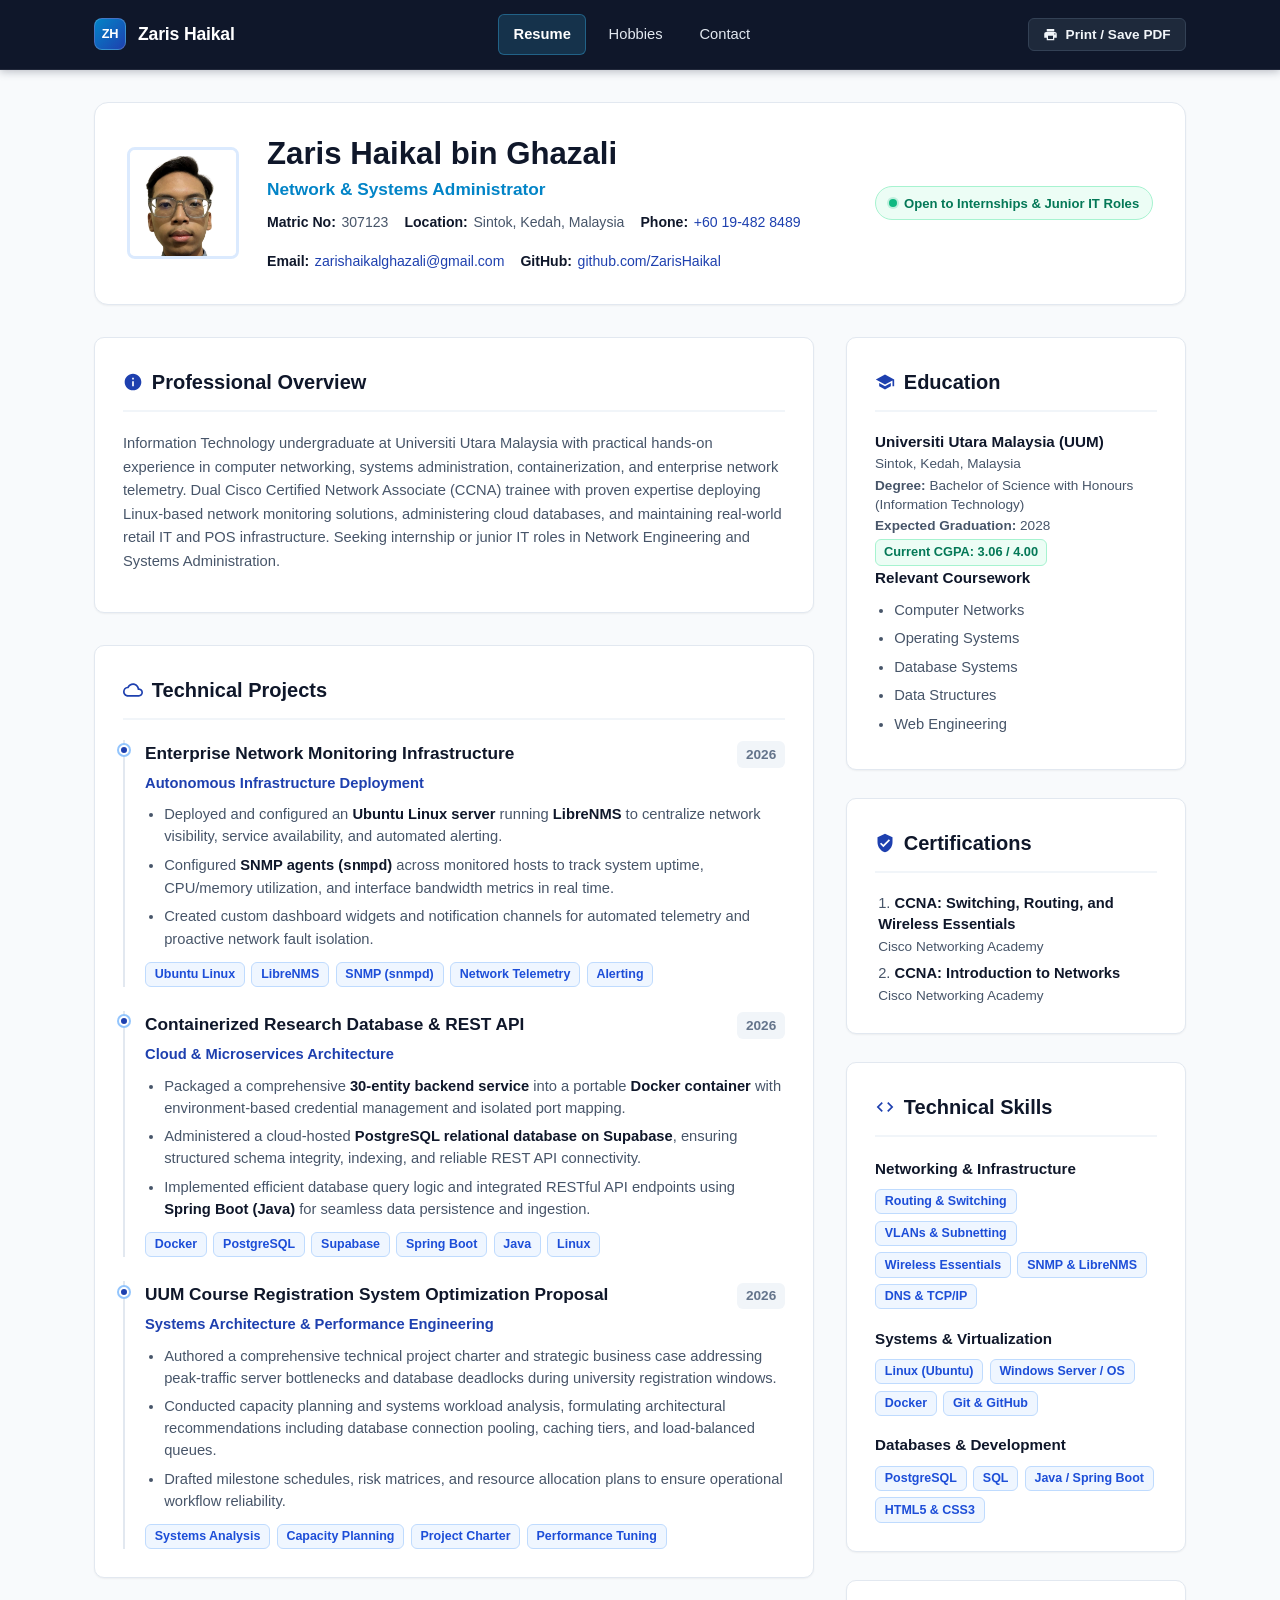
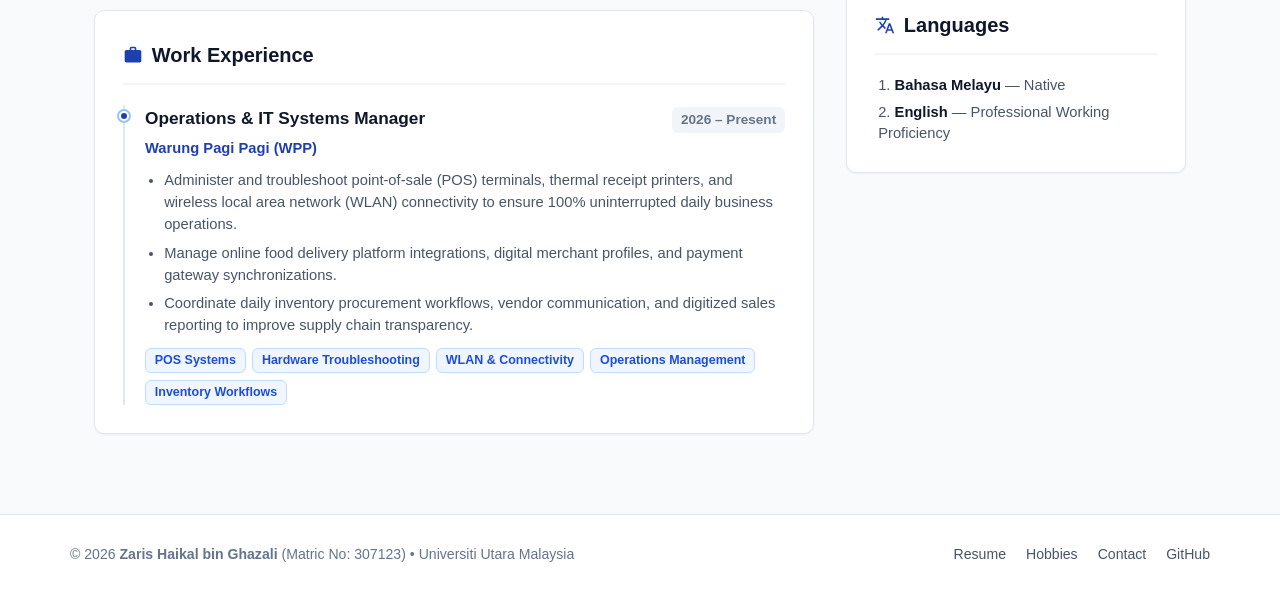
==== index.html @ 97672d94 "resume site" ====
<!DOCTYPE html>
<html lang="en" xmlns:C="http://www.w3.org/1999/xhtml">
<head>
  <meta charset="UTF-8">
  <meta name="viewport" content="width=device-width, initial-scale=1.0">
  <meta name="description" content="Resume of Zaris Haikal bin Ghazali - Network & Systems Administrator candidate and IT undergraduate at Universiti Utara Malaysia (UUM).">
  <meta name="author" content="Zaris Haikal bin Ghazali">
  <title>Zaris Haikal bin Ghazali | Network & Systems Administrator Resume</title>
  <link rel="stylesheet" href="style.css">
</head>
<body>

  <!-- Sticky Top Navigation Bar -->
  <nav class="site-nav" aria-label="Main Navigation">
    <div class="nav-container">
      <div class="nav-top-row">
        <a href="index.html" class="nav-brand">
          <span class="nav-brand-badge" aria-hidden="true">ZH</span>
          <span>Zaris Haikal</span>
        </a>
      </div>
      <ul class="nav-links">
        <li><a href="index.html" class="nav-link active" aria-current="page">Resume</a></li>
        <li><a href="hobbies.html" class="nav-link">Hobbies</a></li>
        <li><a href="contact.html" class="nav-link">Contact</a></li>
      </ul>
      <div class="nav-actions">
        <button type="button" class="btn-print" onclick="window.print()" title="Print or save this resume as PDF" aria-label="Print or Save PDF">
          <svg viewBox="0 0 24 24" aria-hidden="true" focusable="false">
            <path d="M19 8H5c-1.66 0-3 1.34-3 3v6h4v4h12v-4h4v-6c0-1.66-1.34-3-3-3zm-3 11H8v-5h8v5zm3-7c-.55 0-1-.45-1-1s.45-1 1-1 1 .45 1 1-.45 1-1 1zm-1-9H6v4h12V3z"/>
          </svg>
          <span>Print / Save PDF</span>
        </button>
      </div>
    </div>
  </nav>

  <div class="page-container">

    <!-- Header Banner Card -->
    <header class="profile-banner">
      <div class="profile-main">
        <div class="avatar-wrapper">
          <img src="profile.jpg" alt="Zaris Haikal bin Ghazali" class="profile-avatar">
        </div>

        <div class="profile-intro">
          <h1>Zaris Haikal bin Ghazali</h1>
          <div class="target-role">Network &amp; Systems Administrator</div>
          <ul class="profile-meta-list">
            <li class="profile-meta-item">
              <strong>Matric No:</strong> 307123
            </li>
            <li class="profile-meta-item">
              <strong>Location:</strong> Sintok, Kedah, Malaysia
            </li>
            <li class="profile-meta-item">
              <strong>Phone:</strong> <a href="tel:+60194828489">+60 19-482 8489</a>
            </li>
            <li class="profile-meta-item">
              <strong>Email:</strong> <a href="mailto:zarishaikalghazali@gmail.com">zarishaikalghazali@gmail.com</a>
            </li>
            <li class="profile-meta-item">
              <strong>GitHub:</strong> <a href="https://github.com/ZarisHaikal" target="_blank" rel="noopener noreferrer">github.com/ZarisHaikal</a>
            </li>
          </ul>
        </div>
      </div>

      <div class="profile-banner-actions">
        <span class="status-badge">
          <span class="status-dot"></span>
          Open to Internships &amp; Junior IT Roles
        </span>
      </div>
    </header>

    <!-- Two-Column Grid Layout: Main Content (Left) & Sidebar (Right) -->
    <div class="resume-grid">

      <!-- Left Column: Main Resume Content -->
      <main class="resume-main">

        <!-- Professional Summary Section -->
        <section class="card" aria-labelledby="summary-heading">
          <h2 id="summary-heading" class="card-title">
            <svg class="card-title-icon" viewBox="0 0 24 24" fill="currentColor" aria-hidden="true">
              <path d="M12 2C6.48 2 2 6.48 2 12s4.48 10 10 10 10-4.48 10-10S17.52 2 12 2zm1 15h-2v-6h2v6zm0-8h-2V7h2v2z"/>
            </svg>
            Professional Overview
          </h2>
          <p class="timeline-description">
            Information Technology undergraduate at Universiti Utara Malaysia with practical hands-on experience in computer networking, systems administration, containerization, and enterprise network telemetry. Dual Cisco Certified Network Associate (CCNA) trainee with proven expertise deploying Linux-based network monitoring solutions, administering cloud databases, and maintaining real-world retail IT and POS infrastructure. Seeking internship or junior IT roles in Network Engineering and Systems Administration.
          </p>
        </section>

        <!-- Technical Projects Section -->
        <section class="card" aria-labelledby="projects-heading">
          <h2 id="projects-heading" class="card-title">
            <svg class="card-title-icon" viewBox="0 0 24 24" fill="currentColor" aria-hidden="true">
              <path d="M19.35 10.04C18.67 6.59 15.64 4 12 4 9.11 4 6.6 5.64 5.35 8.04 2.34 8.36 0 10.91 0 14c0 3.31 2.69 6 6 6h13c2.76 0 5-2.24 5-5 0-2.64-2.05-4.78-4.65-4.96zM19 18H6c-2.21 0-4-1.79-4-4 0-2.05 1.53-3.76 3.56-3.97l1.07-.11.5-.95C8.08 7.14 9.94 6 12 6c2.62 0 4.88 1.86 5.39 4.43l.3 1.5 1.53.11c1.56.1 2.78 1.41 2.78 2.96 0 1.65-1.35 3-3 3z"/>
            </svg>
            Technical Projects
          </h2>

          <div class="timeline-list">

            <!-- Project 1 -->
            <article class="timeline-item">
              <div class="timeline-header">
                <h3 class="timeline-title">Enterprise Network Monitoring Infrastructure</h3>
                <span class="timeline-date">2026</span>
              </div>
              <div class="timeline-org">Autonomous Infrastructure Deployment</div>
              <ul class="timeline-bullets">
                <li>Deployed and configured an <strong>Ubuntu Linux server</strong> running <strong>LibreNMS</strong> to centralize network visibility, service availability, and automated alerting.</li>
                <li>Configured <strong>SNMP agents (<code>snmpd</code>)</strong> across monitored hosts to track system uptime, CPU/memory utilization, and interface bandwidth metrics in real time.</li>
                <li>Created custom dashboard widgets and notification channels for automated telemetry and proactive network fault isolation.</li>
              </ul>
              <div class="tag-group">
                <span class="tag">Ubuntu Linux</span>
                <span class="tag">LibreNMS</span>
                <span class="tag">SNMP (snmpd)</span>
                <span class="tag">Network Telemetry</span>
                <span class="tag">Alerting</span>
              </div>
            </article>

            <!-- Project 2 -->
            <article class="timeline-item">
              <div class="timeline-header">
                <h3 class="timeline-title">Containerized Research Database &amp; REST API</h3>
                <span class="timeline-date">2026</span>
              </div>
              <div class="timeline-org">Cloud &amp; Microservices Architecture</div>
              <ul class="timeline-bullets">
                <li>Packaged a comprehensive <strong>30-entity backend service</strong> into a portable <strong>Docker container</strong> with environment-based credential management and isolated port mapping.</li>
                <li>Administered a cloud-hosted <strong>PostgreSQL relational database on Supabase</strong>, ensuring structured schema integrity, indexing, and reliable REST API connectivity.</li>
                <li>Implemented efficient database query logic and integrated RESTful API endpoints using <strong>Spring Boot (Java)</strong> for seamless data persistence and ingestion.</li>
              </ul>
              <div class="tag-group">
                <span class="tag">Docker</span>
                <span class="tag">PostgreSQL</span>
                <span class="tag">Supabase</span>
                <span class="tag">Spring Boot</span>
                <span class="tag">Java</span>
                <span class="tag">Linux</span>
              </div>
            </article>

            <!-- Project 3 -->
            <article class="timeline-item">
              <div class="timeline-header">
                <h3 class="timeline-title">UUM Course Registration System Optimization Proposal</h3>
                <span class="timeline-date">2026</span>
              </div>
              <div class="timeline-org">Systems Architecture &amp; Performance Engineering</div>
              <ul class="timeline-bullets">
                <li>Authored a comprehensive technical project charter and strategic business case addressing peak-traffic server bottlenecks and database deadlocks during university registration windows.</li>
                <li>Conducted capacity planning and systems workload analysis, formulating architectural recommendations including database connection pooling, caching tiers, and load-balanced queues.</li>
                <li>Drafted milestone schedules, risk matrices, and resource allocation plans to ensure operational workflow reliability.</li>
              </ul>
              <div class="tag-group">
                <span class="tag">Systems Analysis</span>
                <span class="tag">Capacity Planning</span>
                <span class="tag">Project Charter</span>
                <span class="tag">Performance Tuning</span>
              </div>
            </article>

          </div>
        </section>

        <!-- Work Experience Section -->
        <section class="card" aria-labelledby="experience-heading">
          <h2 id="experience-heading" class="card-title">
            <svg class="card-title-icon" viewBox="0 0 24 24" fill="currentColor" aria-hidden="true">
              <path d="M20 6h-4V4c0-1.11-.89-2-2-2h-4c-1.11 0-2 .89-2 2v2H4c-1.11 0-1.99.89-1.99 2L2 19c0 1.11.89 2 2 2h16c1.11 0 2-.89 2-2V8c0-1.11-.89-2-2-2zm-6 0h-4V4h4v2z"/>
            </svg>
            Work Experience
          </h2>

          <div class="timeline-list">
            <article class="timeline-item">
              <div class="timeline-header">
                <h3 class="timeline-title">Operations &amp; IT Systems Manager</h3>
                <span class="timeline-date">2026 – Present</span>
              </div>
              <div class="timeline-org">Warung Pagi Pagi (WPP)</div>
              <ul class="timeline-bullets">
                <li>Administer and troubleshoot point-of-sale (POS) terminals, thermal receipt printers, and wireless local area network (WLAN) connectivity to ensure 100% uninterrupted daily business operations.</li>
                <li>Manage online food delivery platform integrations, digital merchant profiles, and payment gateway synchronizations.</li>
                <li>Coordinate daily inventory procurement workflows, vendor communication, and digitized sales reporting to improve supply chain transparency.</li>
              </ul>
              <div class="tag-group">
                <span class="tag">POS Systems</span>
                <span class="tag">Hardware Troubleshooting</span>
                <span class="tag">WLAN &amp; Connectivity</span>
                <span class="tag">Operations Management</span>
                <span class="tag">Inventory Workflows</span>
              </div>
            </article>
          </div>
        </section>

      </main>

      <!-- Right Column: Sidebar (Education, Certifications, Skills, Languages) -->
      <aside class="resume-sidebar" aria-label="Candidate Credentials and Skills">

        <!-- Education Card -->
        <section class="card" aria-labelledby="education-heading">
          <h2 id="education-heading" class="card-title">
            <svg class="card-title-icon" viewBox="0 0 24 24" fill="currentColor" aria-hidden="true">
              <path d="M5 13.18v4L12 21l7-3.82v-4L12 17l-7-3.82zM12 3L1 9l11 6 9-4.91V17h2V9L12 3z"/>
            </svg>
            Education
          </h2>
          <ul class="sidebar-list">
            <li>
              <div class="sidebar-item-header">Universiti Utara Malaysia (UUM)</div>
              <div class="sidebar-item-sub">Sintok, Kedah, Malaysia</div>
              <div class="sidebar-item-sub"><strong>Degree:</strong> Bachelor of Science with Honours (Information Technology)</div>
              <div class="sidebar-item-sub"><strong>Expected Graduation:</strong> 2028</div>
              <div><span class="sidebar-meta-tag">Current CGPA: 3.06 / 4.00</span></div>
            </li>
          </ul>

          <h3 class="card-subtitle">Relevant Coursework</h3>
          <ul class="timeline-bullets" style="margin-bottom: 0;">
            <li>Computer Networks</li>
            <li>Operating Systems</li>
            <li>Database Systems</li>
            <li>Data Structures</li>
            <li>Web Engineering</li>
          </ul>
        </section>

        <!-- Certifications Card -->
        <section class="card" aria-labelledby="certifications-heading">
          <h2 id="certifications-heading" class="card-title">
            <svg class="card-title-icon" viewBox="0 0 24 24" fill="currentColor" aria-hidden="true">
              <path d="M12 1L3 5v6c0 5.55 3.84 10.74 9 12 5.16-1.26 9-6.45 9-12V5l-9-4zm-2 16l-4-4 1.41-1.41L10 14.17l6.59-6.59L18 9l-8 8z"/>
            </svg>
            Certifications
          </h2>
          <ol class="styled-ol">
            <li>
              <strong>CCNA: Switching, Routing, and Wireless Essentials</strong>
              <div class="sidebar-item-sub">Cisco Networking Academy</div>
            </li>
            <li>
              <strong>CCNA: Introduction to Networks</strong>
              <div class="sidebar-item-sub">Cisco Networking Academy</div>
            </li>
          </ol>
        </section>

        <!-- Technical Skills Card -->
        <section class="card" aria-labelledby="skills-heading">
          <h2 id="skills-heading" class="card-title">
            <svg class="card-title-icon" viewBox="0 0 24 24" fill="currentColor" aria-hidden="true">
              <path d="M9.4 16.6L4.8 12l4.6-4.6L8 6l-6 6 6 6 1.4-1.4zm5.2 0l4.6-4.6-4.6-4.6L16 6l6 6-6 6-1.4-1.4z"/>
            </svg>
            Technical Skills
          </h2>

          <h3 class="card-subtitle">Networking &amp; Infrastructure</h3>
          <div class="tag-group">
            <span class="tag">Routing &amp; Switching</span>
            <span class="tag">VLANs &amp; Subnetting</span>
            <span class="tag">Wireless Essentials</span>
            <span class="tag">SNMP &amp; LibreNMS</span>
            <span class="tag">DNS &amp; TCP/IP</span>
          </div>

          <h3 class="card-subtitle">Systems &amp; Virtualization</h3>
          <div class="tag-group">
            <span class="tag">Linux (Ubuntu)</span>
            <span class="tag">Windows Server / OS</span>
            <span class="tag">Docker</span>
            <span class="tag">Git &amp; GitHub</span>
          </div>

          <h3 class="card-subtitle">Databases &amp; Development</h3>
          <div class="tag-group">
            <span class="tag">PostgreSQL</span>
            <span class="tag">SQL</span>
            <span class="tag">Java / Spring Boot</span>
            <span class="tag">HTML5 &amp; CSS3</span>
          </div>
        </section>

        <!-- Languages Card -->
        <section class="card" aria-labelledby="languages-heading">
          <h2 id="languages-heading" class="card-title">
            <svg class="card-title-icon" viewBox="0 0 24 24" fill="currentColor" aria-hidden="true">
              <path d="M12.87 15.07l-2.54-2.51.03-.03c1.74-1.94 2.98-4.17 3.71-6.53H17V4h-7V2H8v2H1v1.99h11.17C11.5 7.92 10.44 9.75 9 11.35 8.07 10.32 7.3 9.19 6.69 8h-2c.73 1.63 1.73 3.17 2.98 4.56l-5.09 5.02L4 19l5-5 3.11 3.11.76-2.04zM18.5 10h-2L12 22h2l1.12-3h4.75L21 22h2l-4.5-12zm-2.62 7l1.62-4.33L19.12 17h-3.24z"/>
            </svg>
            Languages
          </h2>
          <ol class="styled-ol">
            <li>
              <strong>Bahasa Melayu</strong> &mdash; Native
            </li>
            <li>
              <strong>English</strong> &mdash; Professional Working Proficiency
            </li>
          </ol>
        </section>

      </aside>

    </div>

  </div>

  <!-- Shared Footer -->
  <footer class="site-footer">
    <div class="footer-container">
      <div>
        &copy; 2026 <strong>Zaris Haikal bin Ghazali</strong> (Matric No: 307123) &bull; Universiti Utara Malaysia
      </div>
      <ul class="footer-links">
        <li><a href="index.html">Resume</a></li>
        <li><a href="hobbies.html">Hobbies</a></li>
        <li><a href="contact.html">Contact</a></li>
        <li><a href="https://github.com/ZarisHaikal" target="_blank" rel="noopener noreferrer">GitHub</a></li>
      </ul>
    </div>
  </footer>

</body>
</html>
---- style.css ----
/* ==========================================================================
   Shared Responsive Stylesheet - Zaris Haikal bin Ghazali Portfolio Resume
   ========================================================================== */

:root {
  --font-family: -apple-system, BlinkMacSystemFont, "Segoe UI", Roboto, "Helvetica Neue", Arial, sans-serif;
  --bg-color: #f8fafc;
  --card-bg: #ffffff;
  --nav-bg: #0f172a;
  --nav-text: #e2e8f0;
  --nav-active: #38bdf8;
  --primary: #1e40af;
  --primary-hover: #1d4ed8;
  --primary-soft: #dbeafe;
  --accent: #0284c7;
  --text-main: #0f172a;
  --text-muted: #475569;
  --text-subtle: #64748b;
  --border-color: #e2e8f0;
  --border-focus: #3b82f6;
  --tag-bg: #eff6ff;
  --tag-border: #bfdbfe;
  --tag-text: #1d4ed8;
  --shadow-sm: 0 1px 2px 0 rgba(0, 0, 0, 0.05);
  --shadow-md: 0 4px 6px -1px rgba(0, 0, 0, 0.07), 0 2px 4px -2px rgba(0, 0, 0, 0.05);
  --shadow-lg: 0 10px 15px -3px rgba(0, 0, 0, 0.08), 0 4px 6px -4px rgba(0, 0, 0, 0.04);
  --radius-sm: 6px;
  --radius-md: 10px;
  --radius-lg: 14px;
  --radius-full: 9999px;
  --max-width: 1140px;
}

*, *::before, *::after {
  box-sizing: border-box;
  margin: 0;
  padding: 0;
}

html {
  font-size: 16px;
  scroll-behavior: smooth;
}

body {
  font-family: var(--font-family);
  background-color: var(--bg-color);
  color: var(--text-main);
  line-height: 1.6;
  -webkit-font-smoothing: antialiased;
  min-height: 100vh;
  display: flex;
  flex-direction: column;
}

/* ==========================================================================
   Sticky Navigation Bar
   ========================================================================== */
.site-nav {
  position: sticky;
  top: 0;
  z-index: 1000;
  background-color: var(--nav-bg);
  box-shadow: 0 2px 8px rgba(15, 23, 42, 0.25);
  border-bottom: 1px solid rgba(255, 255, 255, 0.08);
}

.nav-container {
  max-width: var(--max-width);
  margin: 0 auto;
  padding: 0.85rem 1.5rem;
  display: flex;
  align-items: center;
  justify-content: space-between;
  gap: 1rem;
}

.nav-brand {
  display: flex;
  align-items: center;
  gap: 0.75rem;
  text-decoration: none;
  color: #ffffff;
  font-weight: 700;
  font-size: 1.1rem;
  letter-spacing: -0.01em;
}

.nav-brand:hover {
  color: var(--nav-active);
}

.nav-brand-badge {
  display: inline-flex;
  align-items: center;
  justify-content: center;
  width: 32px;
  height: 32px;
  background: linear-gradient(135deg, #0284c7 0%, #1e40af 100%);
  color: #ffffff;
  font-size: 0.8rem;
  font-weight: 800;
  border-radius: 8px;
  border: 1px solid rgba(255, 255, 255, 0.2);
}

.nav-links {
  display: flex;
  align-items: center;
  list-style: none;
  gap: 0.5rem;
}

.nav-link {
  display: inline-block;
  padding: 0.5rem 0.9rem;
  color: var(--nav-text);
  text-decoration: none;
  font-size: 0.92rem;
  font-weight: 500;
  border-radius: var(--radius-sm);
  transition: all 0.2s ease;
}

.nav-link:hover {
  color: #ffffff;
  background-color: rgba(255, 255, 255, 0.08);
}

.nav-link.active {
  color: #ffffff;
  background-color: rgba(56, 189, 248, 0.16);
  border: 1px solid rgba(56, 189, 248, 0.35);
  font-weight: 600;
}

.nav-actions {
  display: flex;
  align-items: center;
  gap: 0.75rem;
}

.btn-print {
  display: inline-flex;
  align-items: center;
  gap: 0.45rem;
  background: #1e293b;
  color: #f1f5f9;
  border: 1px solid #334155;
  padding: 0.48rem 0.9rem;
  border-radius: var(--radius-sm);
  font-size: 0.85rem;
  font-weight: 600;
  cursor: pointer;
  transition: all 0.2s ease;
}

.btn-print:hover {
  background: #334155;
  border-color: #64748b;
  color: #ffffff;
}

.btn-print svg {
  width: 15px;
  height: 15px;
  fill: currentColor;
}

/* ==========================================================================
   Main Layout & Container
   ========================================================================== */
.page-container {
  max-width: var(--max-width);
  margin: 2rem auto;
  padding: 0 1.5rem;
  width: 100%;
  flex: 1;
}

/* Header Banner Card */
.profile-banner {
  background: var(--card-bg);
  border: 1px solid var(--border-color);
  border-radius: var(--radius-lg);
  padding: 2rem;
  margin-bottom: 2rem;
  box-shadow: var(--shadow-sm);
  display: flex;
  align-items: center;
  justify-content: space-between;
  gap: 2rem;
}

.profile-main {
  display: flex;
  align-items: center;
  gap: 1.75rem;
}

.avatar-wrapper {
  flex-shrink: 0;
  width: 112px;
  height: 112px;
}

.avatar-svg, .avatar-img {
  width: 100%;
  height: 100%;
  border-radius: 50%;
  box-shadow: var(--shadow-md);
  display: block;
}

.avatar-img {
  object-fit: cover;
  border: 3px solid #ffffff;
  box-shadow: 0 0 0 2px var(--border-color);
}

.profile-avatar {
  width: 112px;
  height: 112px;
  border-radius: 8px;
  object-fit: cover;
  object-position: center 15%;
  flex-shrink: 0;
  border: 3px solid var(--primary-soft);
}

.profile-intro h1 {
  font-size: 1.95rem;
  font-weight: 800;
  color: var(--text-main);
  line-height: 1.2;
  margin-bottom: 0.25rem;
}

.profile-intro .target-role {
  font-size: 1.08rem;
  font-weight: 600;
  color: var(--accent);
  margin-bottom: 0.45rem;
}

.profile-meta-list {
  display: flex;
  flex-wrap: wrap;
  gap: 1rem;
  list-style: none;
  font-size: 0.88rem;
  color: var(--text-muted);
}

.profile-meta-item {
  display: inline-flex;
  align-items: center;
  gap: 0.35rem;
}

.profile-meta-item strong {
  color: var(--text-main);
}

.profile-meta-item a {
  color: var(--primary);
  text-decoration: none;
  font-weight: 500;
}

.profile-meta-item a:hover {
  text-decoration: underline;
}

.profile-banner-actions {
  display: flex;
  flex-direction: column;
  gap: 0.65rem;
  align-items: flex-end;
  flex-shrink: 0;
}

.status-badge {
  display: inline-flex;
  align-items: center;
  gap: 0.45rem;
  background-color: #ecfdf5;
  color: #047857;
  border: 1px solid #a7f3d0;
  padding: 0.35rem 0.8rem;
  border-radius: var(--radius-full);
  font-size: 0.82rem;
  font-weight: 600;
  white-space: nowrap;
}

.status-dot {
  width: 8px;
  height: 8px;
  background-color: #10b981;
  border-radius: 50%;
  display: inline-block;
  box-shadow: 0 0 0 2px rgba(16, 185, 129, 0.2);
}

/* ==========================================================================
   Two-Column Resume Grid (index.html)
   ========================================================================== */
.resume-grid {
  display: grid;
  grid-template-columns: 1fr 340px;
  gap: 2rem;
  align-items: start;
}

.resume-main {
  display: flex;
  flex-direction: column;
  gap: 2rem;
}

.resume-sidebar {
  display: flex;
  flex-direction: column;
  gap: 1.75rem;
}

/* Card Component */
.card {
  background: var(--card-bg);
  border: 1px solid var(--border-color);
  border-radius: var(--radius-md);
  padding: 1.75rem;
  box-shadow: var(--shadow-sm);
  transition: box-shadow 0.2s ease;
}

.card:hover {
  box-shadow: var(--shadow-md);
}

.card-title {
  display: flex;
  align-items: center;
  gap: 0.55rem;
  font-size: 1.25rem;
  font-weight: 700;
  color: var(--text-main);
  padding-bottom: 0.75rem;
  margin-bottom: 1.25rem;
  border-bottom: 2px solid #f1f5f9;
}

.card-title-icon {
  width: 20px;
  height: 20px;
  color: var(--primary);
  flex-shrink: 0;
}

.card-subtitle {
  font-size: 0.95rem;
  font-weight: 700;
  color: var(--text-main);
  margin-top: 1.1rem;
  margin-bottom: 0.5rem;
}

.card-subtitle:first-of-type {
  margin-top: 0;
}

/* Timeline & Article Items */
.timeline-list {
  display: flex;
  flex-direction: column;
  gap: 1.5rem;
}

.timeline-item {
  position: relative;
  padding-left: 1.25rem;
  border-left: 2px solid #e2e8f0;
}

.timeline-item::before {
  content: "";
  position: absolute;
  left: -6px;
  top: 0.35rem;
  width: 10px;
  height: 10px;
  border-radius: 50%;
  background: var(--primary);
  border: 2px solid #ffffff;
  box-shadow: 0 0 0 2px #93c5fd;
}

.timeline-header {
  display: flex;
  justify-content: space-between;
  align-items: baseline;
  flex-wrap: wrap;
  gap: 0.4rem;
  margin-bottom: 0.25rem;
}

.timeline-title {
  font-size: 1.08rem;
  font-weight: 700;
  color: var(--text-main);
}

.timeline-date {
  font-size: 0.85rem;
  font-weight: 600;
  color: var(--text-subtle);
  background: #f1f5f9;
  padding: 0.15rem 0.55rem;
  border-radius: var(--radius-sm);
}

.timeline-org {
  font-size: 0.92rem;
  font-weight: 600;
  color: var(--primary);
  margin-bottom: 0.5rem;
}

.timeline-description {
  font-size: 0.92rem;
  color: var(--text-muted);
  margin-bottom: 0.65rem;
}

.timeline-bullets {
  list-style-position: outside;
  margin-left: 1.2rem;
  margin-bottom: 0.75rem;
  font-size: 0.92rem;
  color: var(--text-muted);
}

.timeline-bullets li {
  margin-bottom: 0.4rem;
  line-height: 1.5;
}

.timeline-bullets li strong {
  color: var(--text-main);
}

/* Tag / Badge System */
.tag-group {
  display: flex;
  flex-wrap: wrap;
  gap: 0.4rem;
  margin-top: 0.5rem;
}

.tag {
  display: inline-block;
  background-color: var(--tag-bg);
  color: var(--tag-text);
  border: 1px solid var(--tag-border);
  font-size: 0.78rem;
  font-weight: 600;
  padding: 0.2rem 0.55rem;
  border-radius: var(--radius-sm);
  line-height: 1.35;
}

.tag-neutral {
  background-color: #f1f5f9;
  color: #334155;
  border-color: #cbd5e1;
}

/* Sidebar Specific Styles */
.sidebar-list {
  list-style: none;
  display: flex;
  flex-direction: column;
  gap: 0.9rem;
}

.sidebar-item-header {
  font-weight: 700;
  font-size: 0.95rem;
  color: var(--text-main);
  line-height: 1.3;
}

.sidebar-item-sub {
  font-size: 0.85rem;
  color: var(--text-muted);
  line-height: 1.4;
  margin-top: 0.15rem;
}

.sidebar-meta-tag {
  display: inline-block;
  font-size: 0.8rem;
  font-weight: 600;
  color: #047857;
  background-color: #ecfdf5;
  border: 1px solid #a7f3d0;
  padding: 0.15rem 0.5rem;
  border-radius: var(--radius-sm);
  margin-top: 0.25rem;
}

/* Numbered / Ordered List Styling */
.styled-ol {
  list-style-position: inside;
  padding-left: 0.2rem;
  display: flex;
  flex-direction: column;
  gap: 0.45rem;
  font-size: 0.92rem;
  color: var(--text-muted);
}

.styled-ol li {
  line-height: 1.4;
}

.styled-ol strong {
  color: var(--text-main);
}

/* ==========================================================================
   Hobbies Page Layout (hobbies.html)
   ========================================================================== */
.page-intro-header {
  background: var(--card-bg);
  border: 1px solid var(--border-color);
  border-radius: var(--radius-lg);
  padding: 2rem;
  margin-bottom: 2rem;
  box-shadow: var(--shadow-sm);
}

.page-intro-header h1 {
  font-size: 1.85rem;
  font-weight: 800;
  color: var(--text-main);
  margin-bottom: 0.4rem;
}

.page-intro-header p {
  color: var(--text-muted);
  font-size: 1.02rem;
  max-width: 780px;
}

.hobbies-grid {
  display: grid;
  grid-template-columns: repeat(2, 1fr);
  gap: 2rem;
}

.hobby-card {
  background: var(--card-bg);
  border: 1px solid var(--border-color);
  border-radius: var(--radius-md);
  padding: 2rem;
  box-shadow: var(--shadow-sm);
  display: flex;
  flex-direction: column;
  transition: transform 0.2s ease, box-shadow 0.2s ease;
}

.hobby-card:hover {
  transform: translateY(-2px);
  box-shadow: var(--shadow-md);
}

.hobby-icon-wrapper {
  width: 48px;
  height: 48px;
  border-radius: var(--radius-md);
  background: linear-gradient(135deg, #eff6ff 0%, #dbeafe 100%);
  border: 1px solid #bfdbfe;
  display: flex;
  align-items: center;
  justify-content: center;
  color: var(--primary);
  margin-bottom: 1.25rem;
}

.hobby-icon-wrapper svg {
  width: 26px;
  height: 26px;
  fill: currentColor;
}

.hobby-title {
  font-size: 1.35rem;
  font-weight: 700;
  color: var(--text-main);
  margin-bottom: 0.75rem;
}

.hobby-text {
  font-size: 0.95rem;
  color: var(--text-muted);
  line-height: 1.6;
  margin-bottom: 1.25rem;
}

.hobby-highlights {
  list-style-position: outside;
  margin-left: 1.25rem;
  margin-bottom: 1.5rem;
  color: var(--text-muted);
  font-size: 0.92rem;
  flex: 1;
}

.hobby-highlights li {
  margin-bottom: 0.5rem;
  line-height: 1.5;
}

.hobby-highlights strong {
  color: var(--text-main);
}

/* ==========================================================================
   Contact Page Layout (contact.html)
   ========================================================================== */
.contact-grid {
  display: grid;
  grid-template-columns: 380px 1fr;
  gap: 2rem;
  align-items: start;
}

.contact-info-list {
  display: flex;
  flex-direction: column;
  gap: 1.25rem;
  list-style: none;
  margin-top: 1rem;
}

.contact-info-item {
  display: flex;
  align-items: flex-start;
  gap: 1rem;
}

.contact-item-icon {
  width: 40px;
  height: 40px;
  border-radius: var(--radius-sm);
  background: #eff6ff;
  border: 1px solid #bfdbfe;
  display: flex;
  align-items: center;
  justify-content: center;
  color: var(--primary);
  flex-shrink: 0;
}

.contact-item-icon svg {
  width: 20px;
  height: 20px;
  fill: currentColor;
}

.contact-item-content {
  display: flex;
  flex-direction: column;
}

.contact-label {
  font-size: 0.8rem;
  text-transform: uppercase;
  letter-spacing: 0.05em;
  font-weight: 700;
  color: var(--text-subtle);
}

.contact-value {
  font-size: 0.98rem;
  font-weight: 600;
  color: var(--text-main);
  text-decoration: none;
  margin-top: 0.1rem;
}

a.contact-value:hover {
  color: var(--primary);
  text-decoration: underline;
}

/* Contact Form */
.contact-form {
  display: flex;
  flex-direction: column;
  gap: 1.25rem;
}

.form-group {
  display: flex;
  flex-direction: column;
  gap: 0.4rem;
}

.form-label {
  font-size: 0.88rem;
  font-weight: 600;
  color: var(--text-main);
}

.form-label .required {
  color: #dc2626;
  margin-left: 2px;
}

.form-input, .form-textarea {
  width: 100%;
  padding: 0.75rem 1rem;
  font-family: inherit;
  font-size: 0.95rem;
  border: 1px solid var(--border-color);
  border-radius: var(--radius-sm);
  background-color: #ffffff;
  color: var(--text-main);
  transition: border-color 0.2s ease, box-shadow 0.2s ease;
}

.form-input:focus, .form-textarea:focus {
  outline: none;
  border-color: var(--border-focus);
  box-shadow: 0 0 0 3px rgba(59, 130, 246, 0.15);
}

.form-textarea {
  min-height: 140px;
  resize: vertical;
}

.btn-primary {
  display: inline-flex;
  align-items: center;
  justify-content: center;
  gap: 0.5rem;
  background-color: var(--primary);
  color: #ffffff;
  border: none;
  padding: 0.78rem 1.5rem;
  font-size: 0.95rem;
  font-weight: 600;
  border-radius: var(--radius-sm);
  cursor: pointer;
  transition: background-color 0.2s ease, transform 0.1s ease;
  align-self: flex-start;
  text-decoration: none;
}

.btn-primary:hover {
  background-color: var(--primary-hover);
}

.btn-primary:active {
  transform: translateY(1px);
}

/* ==========================================================================
   Footer
   ========================================================================== */
.site-footer {
  background-color: #ffffff;
  border-top: 1px solid var(--border-color);
  padding: 1.75rem 1.5rem;
  margin-top: 3rem;
  color: var(--text-subtle);
  font-size: 0.88rem;
}

.footer-container {
  max-width: var(--max-width);
  margin: 0 auto;
  display: flex;
  justify-content: space-between;
  align-items: center;
  flex-wrap: wrap;
  gap: 1rem;
}

.footer-links {
  display: flex;
  gap: 1.25rem;
  list-style: none;
}

.footer-links a {
  color: var(--text-muted);
  text-decoration: none;
  font-weight: 500;
  transition: color 0.2s ease;
}

.footer-links a:hover {
  color: var(--primary);
}

/* ==========================================================================
   Responsive Media Queries
   ========================================================================== */
@media (max-width: 920px) {
  .resume-grid {
    grid-template-columns: 1fr;
  }

  .hobbies-grid {
    grid-template-columns: 1fr;
  }

  .contact-grid {
    grid-template-columns: 1fr;
  }

  .profile-banner {
    flex-direction: column;
    align-items: flex-start;
  }

  .profile-banner-actions {
    align-items: flex-start;
    width: 100%;
  }
}

@media (max-width: 640px) {
  .nav-container {
    flex-direction: column;
    align-items: stretch;
    padding: 0.75rem 1rem;
  }

  .nav-top-row {
    display: flex;
    justify-content: space-between;
    align-items: center;
  }

  .nav-links {
    justify-content: center;
    width: 100%;
    overflow-x: auto;
    padding-top: 0.4rem;
  }

  .profile-main {
    flex-direction: column;
    align-items: flex-start;
    gap: 1.2rem;
  }

  .footer-container {
    flex-direction: column;
    text-align: center;
  }
}

/* ==========================================================================
   Print / Save PDF Stylesheet (@media print)
   ========================================================================== */
@media print {
  /* Hide interactive or chrome elements */
  .site-nav,
  .site-footer,
  .btn-print,
  .contact-form,
  .status-badge,
  .profile-banner-actions {
    display: none !important;
  }

  body {
    background-color: #ffffff !important;
    color: #000000 !important;
    font-size: 10.5pt;
    line-height: 1.4;
  }

  .page-container {
    max-width: 100% !important;
    margin: 0 !important;
    padding: 0 !important;
  }

  .profile-banner {
    border: none !important;
    box-shadow: none !important;
    padding: 0 0 1rem 0 !important;
    margin-bottom: 1.25rem !important;
    border-bottom: 2px solid #334155 !important;
    border-radius: 0 !important;
  }

  .avatar-wrapper,
  .profile-avatar {
    width: 72px !important;
    height: 72px !important;
  }

  .card {
    border: none !important;
    box-shadow: none !important;
    padding: 0 !important;
    margin-bottom: 1.25rem !important;
  }

  .card-title {
    border-bottom: 1px solid #94a3b8 !important;
    padding-bottom: 0.35rem !important;
    margin-bottom: 0.75rem !important;
    color: #0f172a !important;
    font-size: 1.15rem !important;
  }

  .resume-grid {
    grid-template-columns: 62% 35% !important;
    gap: 3% !important;
  }

  .tag {
    background-color: #f1f5f9 !important;
    color: #0f172a !important;
    border: 1px solid #cbd5e1 !important;
    font-size: 7.5pt !important;
    padding: 1px 4px !important;
  }

  .timeline-item {
    page-break-inside: avoid;
    break-inside: avoid;
    margin-bottom: 1rem !important;
  }

  a {
    color: #0f172a !important;
    text-decoration: none !important;
  }

  /* Force browsers to honor background colors and borders */
  * {
    -webkit-print-color-adjust: exact !important;
    print-color-adjust: exact !important;
  }
}
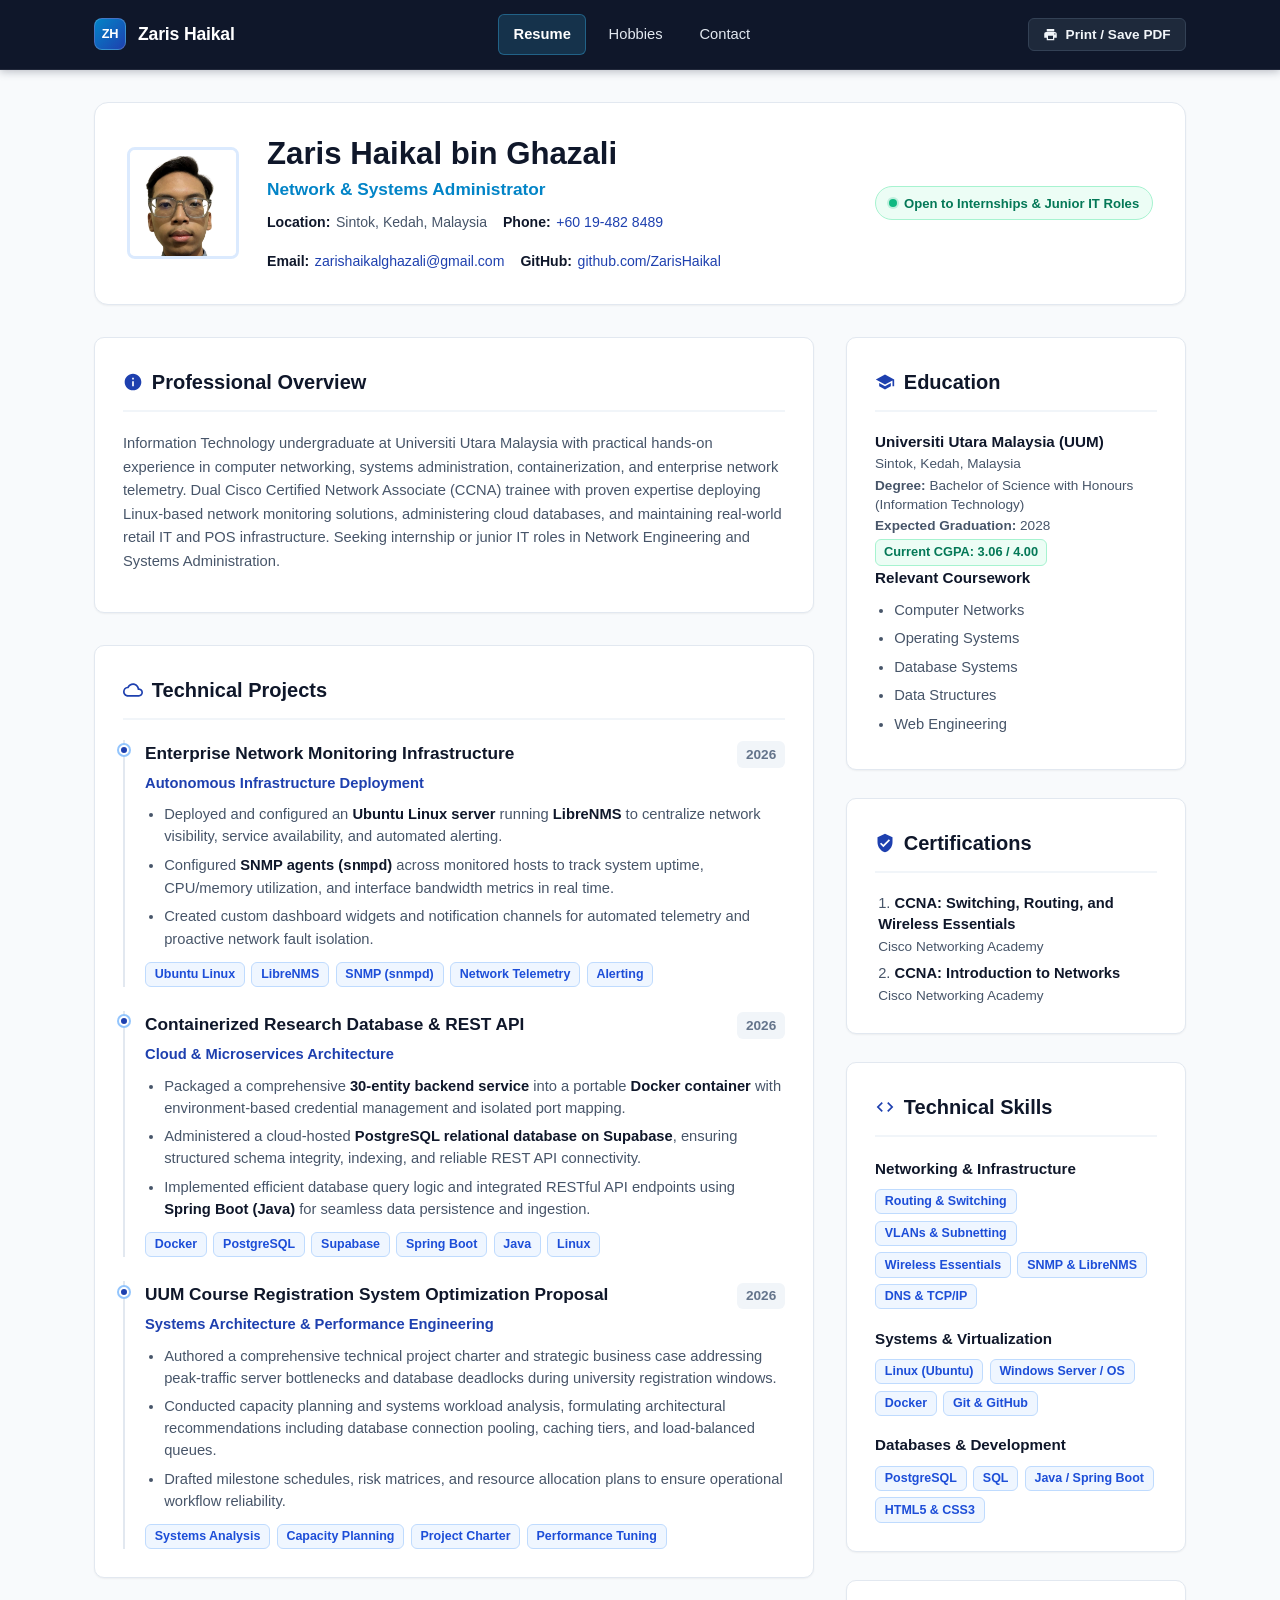
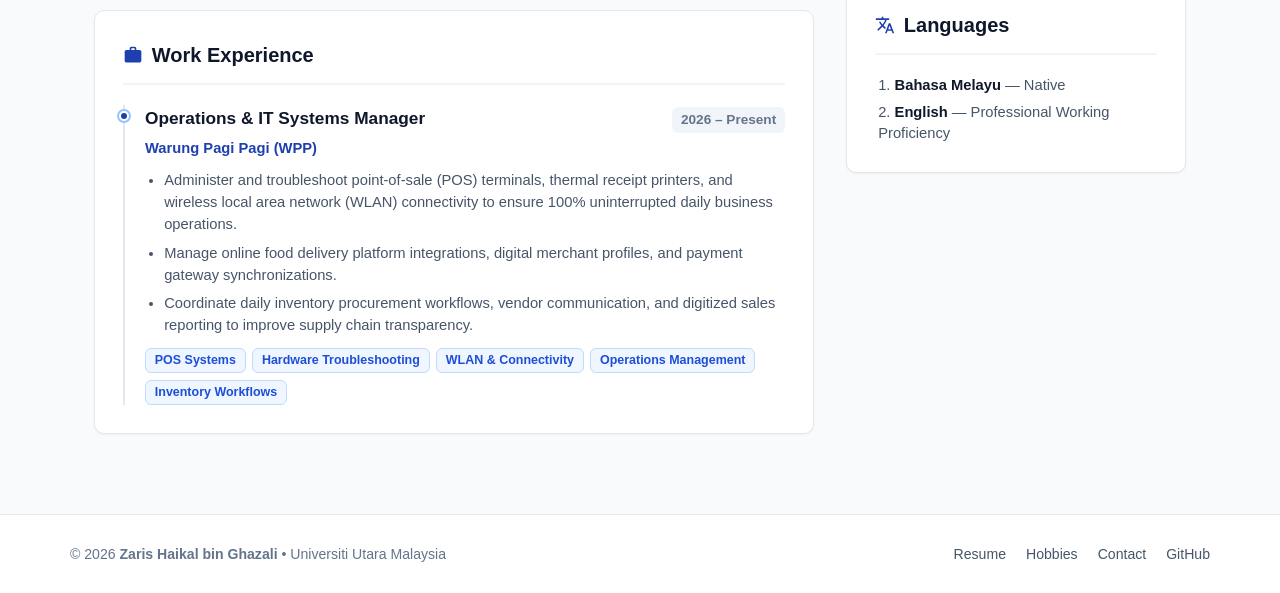
==== commit c9c80a9a: "Remove matric number and form placeholders" ====
--- a/index.html
+++ b/index.html
@@ -48,9 +48,6 @@
           <h1>Zaris Haikal bin Ghazali</h1>
           <div class="target-role">Network &amp; Systems Administrator</div>
           <ul class="profile-meta-list">
-            <li class="profile-meta-item">
-              <strong>Matric No:</strong> 307123
-            </li>
             <li class="profile-meta-item">
               <strong>Location:</strong> Sintok, Kedah, Malaysia
             </li>
@@ -319,7 +316,7 @@
   <footer class="site-footer">
     <div class="footer-container">
       <div>
-        &copy; 2026 <strong>Zaris Haikal bin Ghazali</strong> (Matric No: 307123) &bull; Universiti Utara Malaysia
+        &copy; 2026 <strong>Zaris Haikal bin Ghazali</strong> &bull; Universiti Utara Malaysia
       </div>
       <ul class="footer-links">
         <li><a href="index.html">Resume</a></li>
